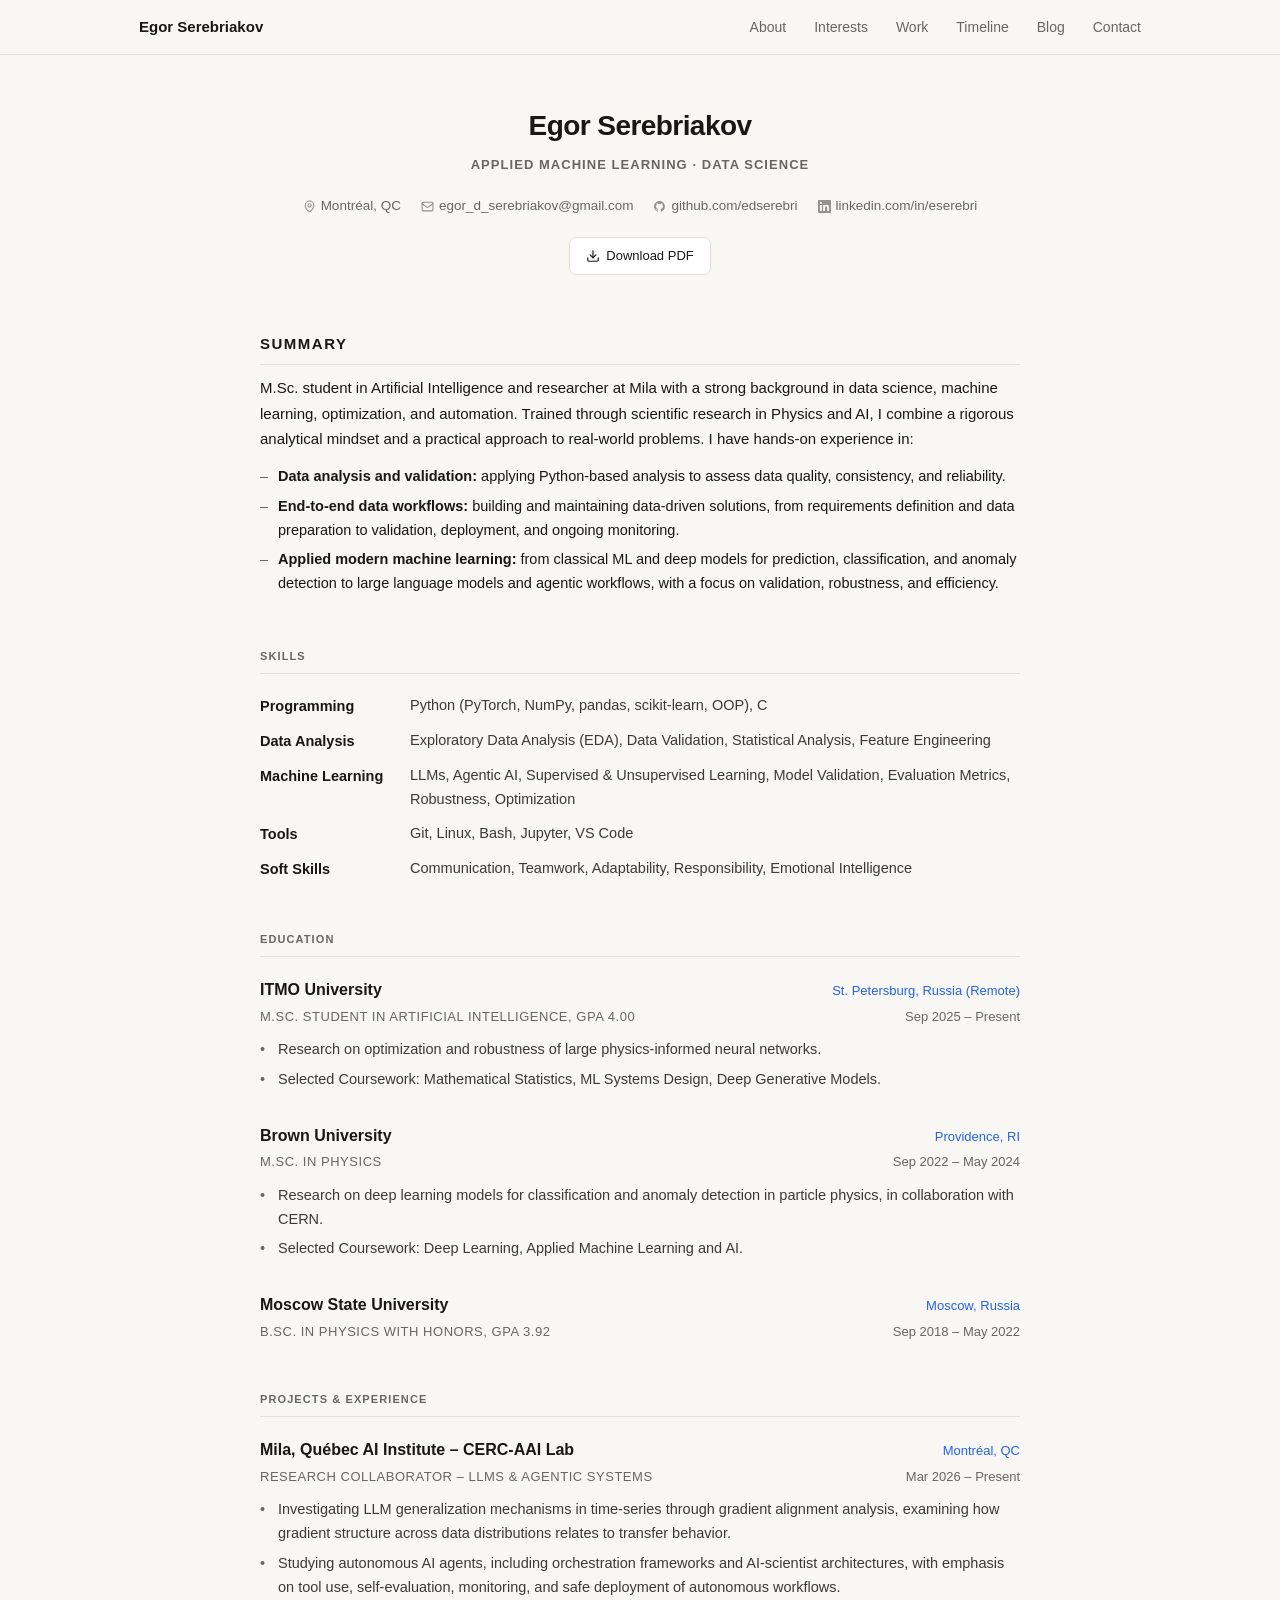
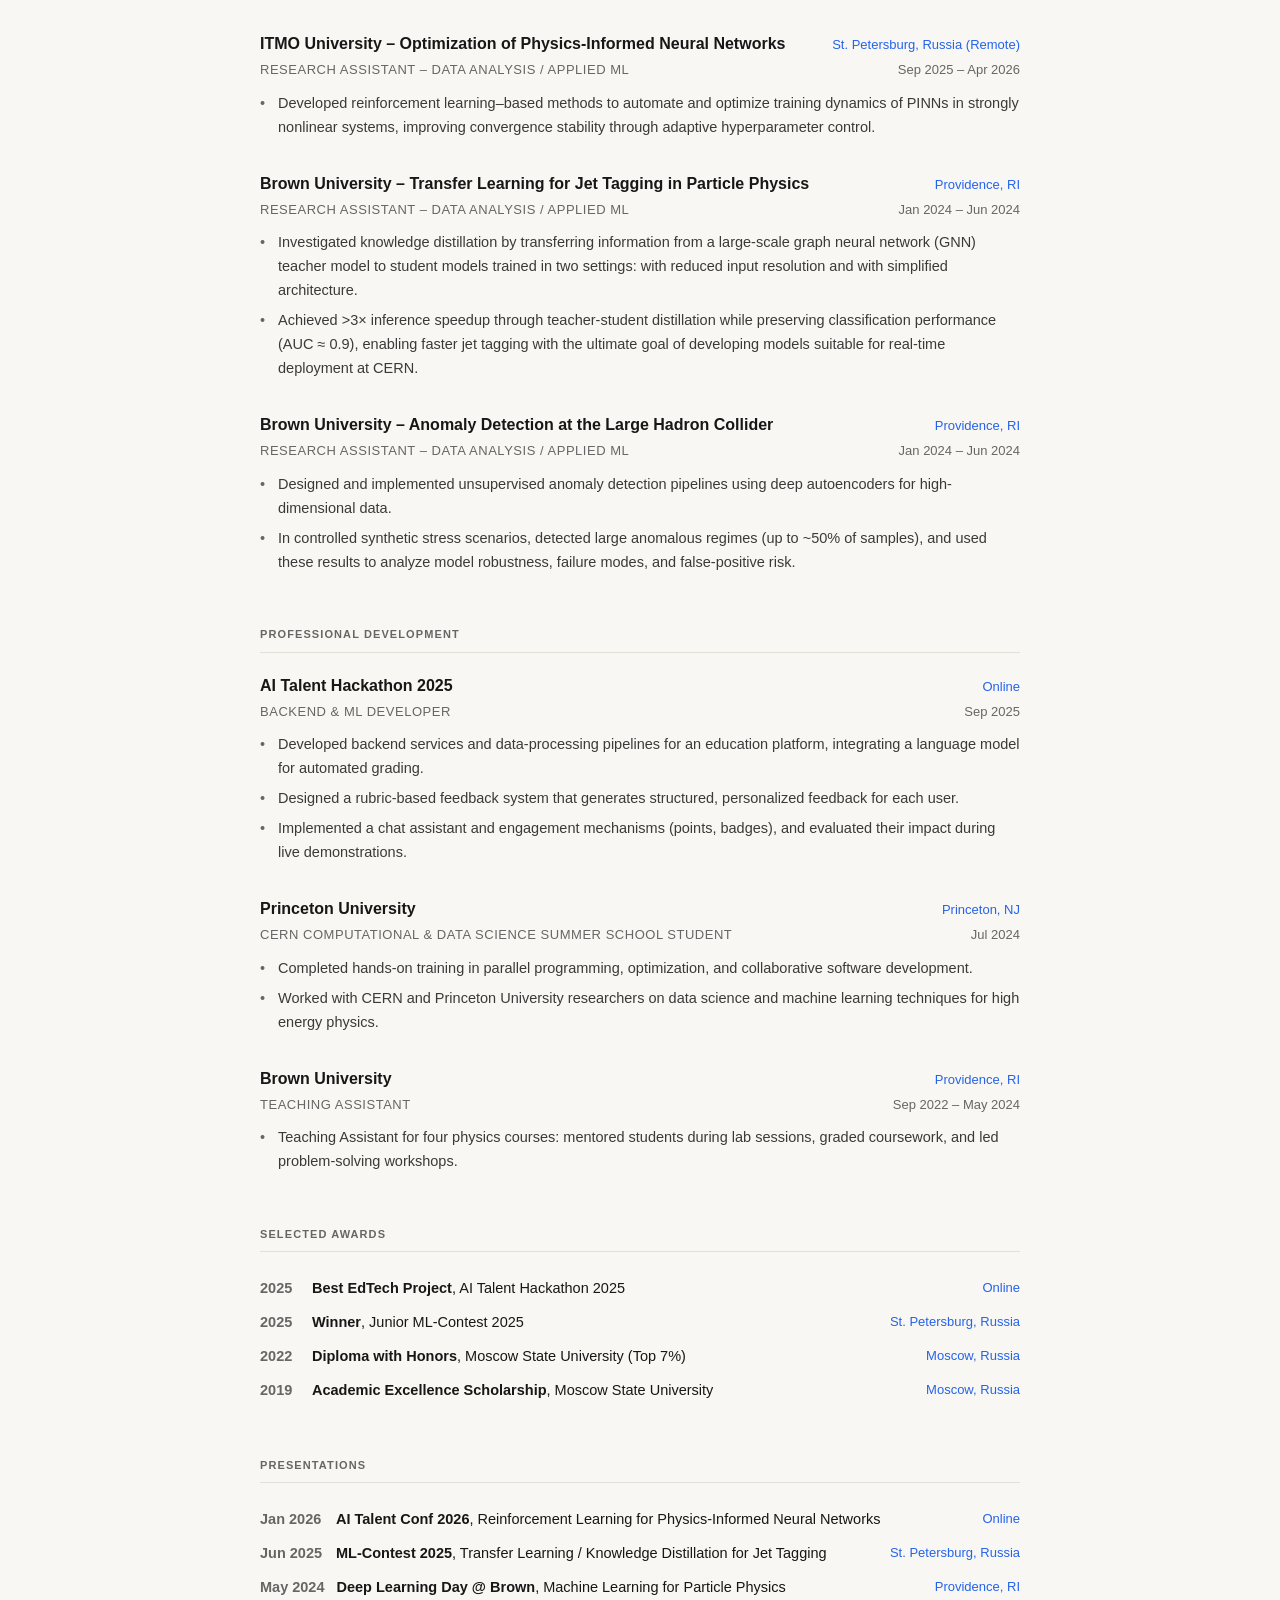
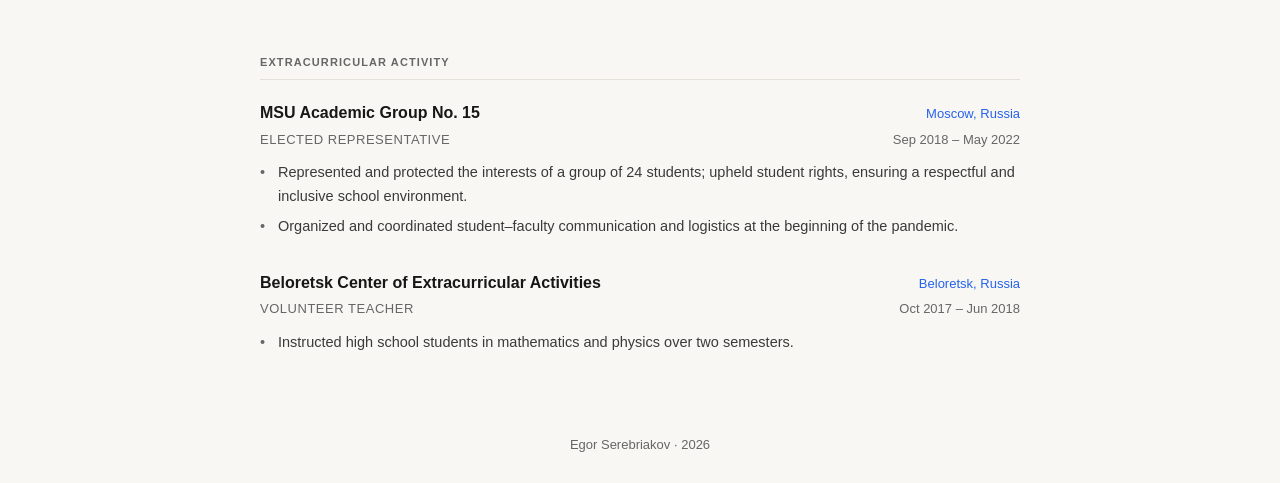
==== cv.html @ ae720ddc "initial" ====
<!DOCTYPE html>
<html lang="en">
<head>
  <meta charset="UTF-8" />
  <meta name="viewport" content="width=device-width, initial-scale=1.0" />
  <title>CV — Egor Serebriakov</title>
  <meta name="description" content="CV of Egor Serebriakov — Applied Machine Learning, Data Science, AI Research." />
  <link rel="icon" type="image/svg+xml" href="assets/favicon.svg" />
  <link rel="stylesheet" href="assets/styles.css" />
  <style>
    .cv-header {
      padding: 48px 0 40px;
      max-width: 760px;
      margin: 0 auto;
      text-align: center;
    }
    .cv-header h1 {
      font-size: 28px;
      font-weight: 700;
      letter-spacing: -0.02em;
      margin-bottom: 4px;
    }
    .cv-header .cv-subtitle {
      font-size: 13px;
      font-weight: 600;
      letter-spacing: 0.08em;
      text-transform: uppercase;
      color: var(--muted);
      margin-bottom: 20px;
    }
    .cv-contact-line {
      display: flex;
      flex-wrap: wrap;
      justify-content: center;
      gap: 6px 20px;
      font-size: 13.5px;
      color: var(--muted);
      margin-bottom: 20px;
    }
    .cv-contact-item {
      display: inline-flex;
      align-items: center;
      gap: 5px;
      color: var(--muted);
      text-decoration: none;
    }
    a.cv-contact-item:hover {
      color: var(--accent);
    }
    .cv-contact-item svg {
      flex-shrink: 0;
      opacity: 0.7;
    }
    .cv-download {
      display: inline-flex;
      align-items: center;
      gap: 6px;
      font-size: 13px;
      font-weight: 500;
      padding: 7px 16px;
      border-radius: 7px;
      border: 1px solid var(--line);
      background: var(--card);
      color: var(--text);
      text-decoration: none;
      transition: border-color 0.15s, color 0.15s;
    }
    .cv-download:hover {
      border-color: var(--accent);
      color: var(--accent);
      text-decoration: none;
    }

    .cv-body {
      padding: 16px 0 48px;
      max-width: 760px;
      margin: 0 auto;
    }
    .cv-section {
      margin-bottom: 48px;
    }
    .cv-section:last-child {
      margin-bottom: 0;
    }
    .cv-section-title {
      font-size: 11px;
      font-weight: 600;
      letter-spacing: 0.1em;
      text-transform: uppercase;
      color: var(--muted);
      margin-bottom: 20px;
      padding-bottom: 8px;
      border-bottom: 1px solid var(--line);
    }

    /* Summary */
    .cv-summary p {
      font-size: 15px;
      color: var(--text);
      line-height: 1.7;
      margin-bottom: 10px;
    }
    .cv-summary ul {
      list-style: none;
      margin-top: 4px;
    }
    .cv-summary ul li {
      font-size: 14.5px;
      color: var(--text);
      line-height: 1.65;
      padding: 3px 0 3px 18px;
      position: relative;
    }
    .cv-summary ul li::before {
      content: "–";
      position: absolute;
      left: 0;
      color: var(--muted);
    }

    /* Skills */
    .skills-table {
      display: grid;
      grid-template-columns: 130px 1fr;
      gap: 10px 20px;
      font-size: 14.5px;
    }
    .skill-label {
      font-weight: 600;
      color: var(--text);
      padding-top: 1px;
    }
    .skill-value {
      color: #3a3a3a;
    }

    /* Entries (education / experience) */
    .cv-entry {
      margin-bottom: 28px;
    }
    .cv-entry:last-child {
      margin-bottom: 0;
    }
    .cv-entry-header {
      display: flex;
      justify-content: space-between;
      align-items: baseline;
      gap: 16px;
      margin-bottom: 2px;
      flex-wrap: wrap;
    }
    .cv-entry-org {
      font-size: 16px;
      font-weight: 600;
      color: var(--text);
    }
    .cv-entry-location {
      font-size: 13px;
      color: var(--accent);
      white-space: nowrap;
    }
    .cv-entry-role-row {
      display: flex;
      justify-content: space-between;
      align-items: baseline;
      gap: 16px;
      flex-wrap: wrap;
      margin-bottom: 8px;
    }
    .cv-entry-role {
      font-size: 13px;
      font-weight: 500;
      text-transform: uppercase;
      letter-spacing: 0.04em;
      color: var(--muted);
    }
    .cv-entry-date {
      font-size: 13px;
      color: var(--muted);
      white-space: nowrap;
    }
    .cv-entry ul {
      list-style: none;
      margin: 0;
      padding: 0;
    }
    .cv-entry ul li {
      font-size: 14.5px;
      color: #3a3a3a;
      line-height: 1.65;
      padding: 3px 0 3px 18px;
      position: relative;
    }
    .cv-entry ul li::before {
      content: "•";
      position: absolute;
      left: 0;
      color: var(--muted);
    }

    /* Awards */
    .cv-award-row {
      display: flex;
      gap: 16px;
      font-size: 14.5px;
      padding: 5px 0;
      flex-wrap: wrap;
    }
    .cv-award-year {
      font-weight: 600;
      color: var(--muted);
      min-width: 36px;
    }
    .cv-award-text {
      flex: 1;
      color: var(--text);
    }
    .cv-award-place {
      font-size: 13px;
      color: var(--accent);
      white-space: nowrap;
    }

    /* Presentations */
    .cv-pres-row {
      display: flex;
      gap: 12px;
      font-size: 14.5px;
      padding: 5px 0;
      flex-wrap: wrap;
    }
    .cv-pres-date {
      font-weight: 600;
      color: var(--muted);
      min-width: 64px;
    }
    .cv-pres-text {
      flex: 1;
      color: var(--text);
    }
    .cv-pres-place {
      font-size: 13px;
      color: var(--accent);
      white-space: nowrap;
    }

    @media (max-width: 680px) {
      .cv-entry-header,
      .cv-entry-role-row {
        flex-direction: column;
        gap: 2px;
      }
      .cv-award-row,
      .cv-pres-row {
        flex-direction: column;
        gap: 4px;
      }
      .cv-contact-line {
        gap: 12px;
      }
      .skills-table {
        grid-template-columns: 1fr;
        gap: 4px 0;
      }
      .skill-label {
        margin-top: 8px;
      }
    }
  </style>
</head>
<body>

  <nav>
    <div class="nav-inner">
      <a href="index.html" class="nav-name">Egor Serebriakov</a>
      <button class="nav-toggle" aria-label="Toggle navigation">
        <span></span><span></span><span></span>
      </button>
      <ul class="nav-links">
        <li><a href="index.html#hero">About</a></li>
        <li><a href="index.html#interests">Interests</a></li>
        <li><a href="index.html#work">Work</a></li>
        <li><a href="index.html#timeline">Timeline</a></li>
        <li><a href="notes.html">Blog</a></li>
        <li><a href="index.html#contact">Contact</a></li>
      </ul>
    </div>
  </nav>

  <div class="container">

    <div class="cv-header">
      <h1>Egor Serebriakov</h1>
      <p class="cv-subtitle">Applied Machine Learning · Data Science</p>
      <div class="cv-contact-line">
        <span class="cv-contact-item">
          <svg width="13" height="13" viewBox="0 0 24 24" fill="none" stroke="currentColor" stroke-width="2" stroke-linecap="round" stroke-linejoin="round"><path d="M20 10c0 6-8 12-8 12S4 16 4 10a8 8 0 1 1 16 0z"/><circle cx="12" cy="10" r="3"/></svg>
          Montréal, QC
        </span>
        <a href="mailto:egor_d_serebriakov@gmail.com" class="cv-contact-item">
          <svg width="13" height="13" viewBox="0 0 24 24" fill="none" stroke="currentColor" stroke-width="2" stroke-linecap="round" stroke-linejoin="round"><rect x="2" y="4" width="20" height="16" rx="2"/><path d="m2 7 10 7 10-7"/></svg>
          egor_d_serebriakov@gmail.com
        </a>
        <a href="https://github.com/edserebri" target="_blank" rel="noopener" class="cv-contact-item">
          <svg width="13" height="13" viewBox="0 0 24 24" fill="currentColor"><path d="M12 2C6.477 2 2 6.477 2 12c0 4.418 2.865 8.166 6.839 9.489.5.092.682-.217.682-.482 0-.237-.009-.868-.013-1.703-2.782.604-3.369-1.342-3.369-1.342-.454-1.154-1.11-1.462-1.11-1.462-.908-.62.069-.608.069-.608 1.003.07 1.531 1.03 1.531 1.03.892 1.529 2.341 1.087 2.91.831.092-.646.35-1.086.636-1.336-2.22-.253-4.555-1.11-4.555-4.943 0-1.091.39-1.984 1.029-2.683-.103-.253-.446-1.27.098-2.647 0 0 .84-.269 2.75 1.025A9.578 9.578 0 0 1 12 6.836a9.59 9.59 0 0 1 2.504.337c1.909-1.294 2.747-1.025 2.747-1.025.546 1.377.202 2.394.1 2.647.64.699 1.028 1.592 1.028 2.683 0 3.842-2.339 4.687-4.566 4.935.359.309.678.919.678 1.852 0 1.336-.012 2.415-.012 2.743 0 .267.18.578.688.48C19.138 20.163 22 16.418 22 12c0-5.523-4.477-10-10-10z"/></svg>
          github.com/edserebri
        </a>
        <a href="https://www.linkedin.com/in/eserebri/" target="_blank" rel="noopener" class="cv-contact-item">
          <svg width="13" height="13" viewBox="0 0 24 24" fill="currentColor"><path d="M20.447 20.452h-3.554v-5.569c0-1.328-.027-3.037-1.852-3.037-1.853 0-2.136 1.445-2.136 2.939v5.667H9.351V9h3.414v1.561h.046c.477-.9 1.637-1.85 3.37-1.85 3.601 0 4.267 2.37 4.267 5.455v6.286zM5.337 7.433a2.062 2.062 0 0 1-2.063-2.065 2.064 2.064 0 1 1 2.063 2.065zm1.782 13.019H3.555V9h3.564v11.452zM22.225 0H1.771C.792 0 0 .774 0 1.729v20.542C0 23.227.792 24 1.771 24h20.451C23.2 24 24 23.227 24 22.271V1.729C24 .774 23.2 0 22.222 0h.003z"/></svg>
          linkedin.com/in/eserebri
        </a>
      </div>
      <a href="cv.pdf" class="cv-download" target="_blank">
        <svg width="14" height="14" viewBox="0 0 24 24" fill="none" stroke="currentColor" stroke-width="2" stroke-linecap="round" stroke-linejoin="round"><path d="M21 15v4a2 2 0 0 1-2 2H5a2 2 0 0 1-2-2v-4"/><polyline points="7 10 12 15 17 10"/><line x1="12" y1="15" x2="12" y2="3"/></svg>
        Download PDF
      </a>
    </div>

    <div class="cv-body">

      <!-- Summary -->
      <div class="cv-section cv-summary">
        <p class="cv-section-title">Summary</p>
        <p>M.Sc. student in Artificial Intelligence and researcher at Mila with a strong background in data science, machine learning, optimization, and automation. Trained through scientific research in Physics and AI, I combine a rigorous analytical mindset and a practical approach to real-world problems. I have hands-on experience in:</p>
        <ul>
          <li><strong>Data analysis and validation:</strong> applying Python-based analysis to assess data quality, consistency, and reliability.</li>
          <li><strong>End-to-end data workflows:</strong> building and maintaining data-driven solutions, from requirements definition and data preparation to validation, deployment, and ongoing monitoring.</li>
          <li><strong>Applied modern machine learning:</strong> from classical ML and deep models for prediction, classification, and anomaly detection to large language models and agentic workflows, with a focus on validation, robustness, and efficiency.</li>
        </ul>
      </div>

      <!-- Skills -->
      <div class="cv-section">
        <p class="cv-section-title">Skills</p>
        <div class="skills-table">
          <span class="skill-label">Programming</span>
          <span class="skill-value">Python (PyTorch, NumPy, pandas, scikit-learn, OOP), C</span>
          <span class="skill-label">Data Analysis</span>
          <span class="skill-value">Exploratory Data Analysis (EDA), Data Validation, Statistical Analysis, Feature Engineering</span>
          <span class="skill-label">Machine Learning</span>
          <span class="skill-value">LLMs, Agentic AI, Supervised &amp; Unsupervised Learning, Model Validation, Evaluation Metrics, Robustness, Optimization</span>
          <span class="skill-label">Tools</span>
          <span class="skill-value">Git, Linux, Bash, Jupyter, VS Code</span>
          <span class="skill-label">Soft Skills</span>
          <span class="skill-value">Communication, Teamwork, Adaptability, Responsibility, Emotional Intelligence</span>
        </div>
      </div>

      <!-- Education -->
      <div class="cv-section">
        <p class="cv-section-title">Education</p>

        <div class="cv-entry">
          <div class="cv-entry-header">
            <span class="cv-entry-org">ITMO University</span>
            <span class="cv-entry-location">St. Petersburg, Russia (Remote)</span>
          </div>
          <div class="cv-entry-role-row">
            <span class="cv-entry-role">M.Sc. Student in Artificial Intelligence, GPA 4.00</span>
            <span class="cv-entry-date">Sep 2025 – Present</span>
          </div>
          <ul>
            <li>Research on optimization and robustness of large physics-informed neural networks.</li>
            <li>Selected Coursework: Mathematical Statistics, ML Systems Design, Deep Generative Models.</li>
          </ul>
        </div>

        <div class="cv-entry">
          <div class="cv-entry-header">
            <span class="cv-entry-org">Brown University</span>
            <span class="cv-entry-location">Providence, RI</span>
          </div>
          <div class="cv-entry-role-row">
            <span class="cv-entry-role">M.Sc. in Physics</span>
            <span class="cv-entry-date">Sep 2022 – May 2024</span>
          </div>
          <ul>
            <li>Research on deep learning models for classification and anomaly detection in particle physics, in collaboration with CERN.</li>
            <li>Selected Coursework: Deep Learning, Applied Machine Learning and AI.</li>
          </ul>
        </div>

        <div class="cv-entry">
          <div class="cv-entry-header">
            <span class="cv-entry-org">Moscow State University</span>
            <span class="cv-entry-location">Moscow, Russia</span>
          </div>
          <div class="cv-entry-role-row">
            <span class="cv-entry-role">B.Sc. in Physics with Honors, GPA 3.92</span>
            <span class="cv-entry-date">Sep 2018 – May 2022</span>
          </div>
        </div>
      </div>

      <!-- Projects & Experience -->
      <div class="cv-section">
        <p class="cv-section-title">Projects &amp; Experience</p>

        <div class="cv-entry">
          <div class="cv-entry-header">
            <span class="cv-entry-org">Mila, Québec AI Institute – CERC-AAI Lab</span>
            <span class="cv-entry-location">Montréal, QC</span>
          </div>
          <div class="cv-entry-role-row">
            <span class="cv-entry-role">Research Collaborator – LLMs &amp; Agentic Systems</span>
            <span class="cv-entry-date">Mar 2026 – Present</span>
          </div>
          <ul>
            <li>Investigating LLM generalization mechanisms in time-series through gradient alignment analysis, examining how gradient structure across data distributions relates to transfer behavior.</li>
            <li>Studying autonomous AI agents, including orchestration frameworks and AI-scientist architectures, with emphasis on tool use, self-evaluation, monitoring, and safe deployment of autonomous workflows.</li>
          </ul>
        </div>

        <div class="cv-entry">
          <div class="cv-entry-header">
            <span class="cv-entry-org">ITMO University – Optimization of Physics-Informed Neural Networks</span>
            <span class="cv-entry-location">St. Petersburg, Russia (Remote)</span>
          </div>
          <div class="cv-entry-role-row">
            <span class="cv-entry-role">Research Assistant – Data Analysis / Applied ML</span>
            <span class="cv-entry-date">Sep 2025 – Apr 2026</span>
          </div>
          <ul>
            <li>Developed reinforcement learning–based methods to automate and optimize training dynamics of PINNs in strongly nonlinear systems, improving convergence stability through adaptive hyperparameter control.</li>
          </ul>
        </div>

        <div class="cv-entry">
          <div class="cv-entry-header">
            <span class="cv-entry-org">Brown University – Transfer Learning for Jet Tagging in Particle Physics</span>
            <span class="cv-entry-location">Providence, RI</span>
          </div>
          <div class="cv-entry-role-row">
            <span class="cv-entry-role">Research Assistant – Data Analysis / Applied ML</span>
            <span class="cv-entry-date">Jan 2024 – Jun 2024</span>
          </div>
          <ul>
            <li>Investigated knowledge distillation by transferring information from a large-scale graph neural network (GNN) teacher model to student models trained in two settings: with reduced input resolution and with simplified architecture.</li>
            <li>Achieved &gt;3× inference speedup through teacher-student distillation while preserving classification performance (AUC ≈ 0.9), enabling faster jet tagging with the ultimate goal of developing models suitable for real-time deployment at CERN.</li>
          </ul>
        </div>

        <div class="cv-entry">
          <div class="cv-entry-header">
            <span class="cv-entry-org">Brown University – Anomaly Detection at the Large Hadron Collider</span>
            <span class="cv-entry-location">Providence, RI</span>
          </div>
          <div class="cv-entry-role-row">
            <span class="cv-entry-role">Research Assistant – Data Analysis / Applied ML</span>
            <span class="cv-entry-date">Jan 2024 – Jun 2024</span>
          </div>
          <ul>
            <li>Designed and implemented unsupervised anomaly detection pipelines using deep autoencoders for high-dimensional data.</li>
            <li>In controlled synthetic stress scenarios, detected large anomalous regimes (up to ~50% of samples), and used these results to analyze model robustness, failure modes, and false-positive risk.</li>
          </ul>
        </div>
      </div>

      <!-- Professional Development -->
      <div class="cv-section">
        <p class="cv-section-title">Professional Development</p>

        <div class="cv-entry">
          <div class="cv-entry-header">
            <span class="cv-entry-org">AI Talent Hackathon 2025</span>
            <span class="cv-entry-location">Online</span>
          </div>
          <div class="cv-entry-role-row">
            <span class="cv-entry-role">Backend &amp; ML Developer</span>
            <span class="cv-entry-date">Sep 2025</span>
          </div>
          <ul>
            <li>Developed backend services and data-processing pipelines for an education platform, integrating a language model for automated grading.</li>
            <li>Designed a rubric-based feedback system that generates structured, personalized feedback for each user.</li>
            <li>Implemented a chat assistant and engagement mechanisms (points, badges), and evaluated their impact during live demonstrations.</li>
          </ul>
        </div>

        <div class="cv-entry">
          <div class="cv-entry-header">
            <span class="cv-entry-org">Princeton University</span>
            <span class="cv-entry-location">Princeton, NJ</span>
          </div>
          <div class="cv-entry-role-row">
            <span class="cv-entry-role">CERN Computational &amp; Data Science Summer School Student</span>
            <span class="cv-entry-date">Jul 2024</span>
          </div>
          <ul>
            <li>Completed hands-on training in parallel programming, optimization, and collaborative software development.</li>
            <li>Worked with CERN and Princeton University researchers on data science and machine learning techniques for high energy physics.</li>
          </ul>
        </div>

        <div class="cv-entry">
          <div class="cv-entry-header">
            <span class="cv-entry-org">Brown University</span>
            <span class="cv-entry-location">Providence, RI</span>
          </div>
          <div class="cv-entry-role-row">
            <span class="cv-entry-role">Teaching Assistant</span>
            <span class="cv-entry-date">Sep 2022 – May 2024</span>
          </div>
          <ul>
            <li>Teaching Assistant for four physics courses: mentored students during lab sessions, graded coursework, and led problem-solving workshops.</li>
          </ul>
        </div>
      </div>

      <!-- Awards -->
      <div class="cv-section">
        <p class="cv-section-title">Selected Awards</p>
        <div class="cv-award-row">
          <span class="cv-award-year">2025</span>
          <span class="cv-award-text"><strong>Best EdTech Project</strong>, AI Talent Hackathon 2025</span>
          <span class="cv-award-place">Online</span>
        </div>
        <div class="cv-award-row">
          <span class="cv-award-year">2025</span>
          <span class="cv-award-text"><strong>Winner</strong>, Junior ML-Contest 2025</span>
          <span class="cv-award-place">St. Petersburg, Russia</span>
        </div>
        <div class="cv-award-row">
          <span class="cv-award-year">2022</span>
          <span class="cv-award-text"><strong>Diploma with Honors</strong>, Moscow State University (Top 7%)</span>
          <span class="cv-award-place">Moscow, Russia</span>
        </div>
        <div class="cv-award-row">
          <span class="cv-award-year">2019</span>
          <span class="cv-award-text"><strong>Academic Excellence Scholarship</strong>, Moscow State University</span>
          <span class="cv-award-place">Moscow, Russia</span>
        </div>
      </div>

      <!-- Presentations -->
      <div class="cv-section">
        <p class="cv-section-title">Presentations</p>
        <div class="cv-pres-row">
          <span class="cv-pres-date">Jan 2026</span>
          <span class="cv-pres-text"><strong>AI Talent Conf 2026</strong>, Reinforcement Learning for Physics-Informed Neural Networks</span>
          <span class="cv-pres-place">Online</span>
        </div>
        <div class="cv-pres-row">
          <span class="cv-pres-date">Jun 2025</span>
          <span class="cv-pres-text"><strong>ML-Contest 2025</strong>, Transfer Learning / Knowledge Distillation for Jet Tagging</span>
          <span class="cv-pres-place">St. Petersburg, Russia</span>
        </div>
        <div class="cv-pres-row">
          <span class="cv-pres-date">May 2024</span>
          <span class="cv-pres-text"><strong>Deep Learning Day @ Brown</strong>, Machine Learning for Particle Physics</span>
          <span class="cv-pres-place">Providence, RI</span>
        </div>
      </div>

      <!-- Extracurricular -->
      <div class="cv-section">
        <p class="cv-section-title">Extracurricular Activity</p>

        <div class="cv-entry">
          <div class="cv-entry-header">
            <span class="cv-entry-org">MSU Academic Group No. 15</span>
            <span class="cv-entry-location">Moscow, Russia</span>
          </div>
          <div class="cv-entry-role-row">
            <span class="cv-entry-role">Elected Representative</span>
            <span class="cv-entry-date">Sep 2018 – May 2022</span>
          </div>
          <ul>
            <li>Represented and protected the interests of a group of 24 students; upheld student rights, ensuring a respectful and inclusive school environment.</li>
            <li>Organized and coordinated student–faculty communication and logistics at the beginning of the pandemic.</li>
          </ul>
        </div>

        <div class="cv-entry">
          <div class="cv-entry-header">
            <span class="cv-entry-org">Beloretsk Center of Extracurricular Activities</span>
            <span class="cv-entry-location">Beloretsk, Russia</span>
          </div>
          <div class="cv-entry-role-row">
            <span class="cv-entry-role">Volunteer Teacher</span>
            <span class="cv-entry-date">Oct 2017 – Jun 2018</span>
          </div>
          <ul>
            <li>Instructed high school students in mathematics and physics over two semesters.</li>
          </ul>
        </div>
      </div>

    </div>
  </div>

  <footer>
    <div class="container">
      <p>Egor Serebriakov · 2026</p>
    </div>
  </footer>

  <script src="assets/script.js"></script>
</body>
</html>
---- assets/styles.css ----
:root {
  --bg: #f8f7f3;
  --text: #171717;
  --muted: #666666;
  --line: #e4e0d8;
  --card: #ffffff;
  --soft-blue: #eaf2ff;
  --accent: #2563eb;
}

*, *::before, *::after {
  box-sizing: border-box;
  margin: 0;
  padding: 0;
}

html {
  scroll-behavior: smooth;
}

body {
  background: var(--bg);
  color: var(--text);
  font-family: -apple-system, BlinkMacSystemFont, "Segoe UI", Roboto, "Helvetica Neue", Arial, sans-serif;
  font-size: 16px;
  line-height: 1.65;
}

a {
  color: var(--accent);
  text-decoration: none;
}

a:hover {
  text-decoration: underline;
}

/* Layout */
.container {
  max-width: 1050px;
  margin: 0 auto;
  padding: 0 24px;
}

.prose {
  max-width: 720px;
}

/* Nav */
nav {
  position: sticky;
  top: 0;
  background: var(--bg);
  border-bottom: 1px solid var(--line);
  z-index: 100;
  padding: 14px 0;
}

.nav-inner {
  display: flex;
  align-items: center;
  justify-content: space-between;
  max-width: 1050px;
  margin: 0 auto;
  padding: 0 24px;
}

.nav-name {
  font-weight: 600;
  font-size: 15px;
  color: var(--text);
  text-decoration: none;
}

.nav-name:hover {
  text-decoration: none;
  color: var(--accent);
}

.nav-links {
  display: flex;
  gap: 28px;
  list-style: none;
}

.nav-links a {
  font-size: 14px;
  color: var(--muted);
  text-decoration: none;
  transition: color 0.15s;
}

.nav-links a:hover {
  color: var(--text);
  text-decoration: none;
}

.nav-toggle {
  display: none;
  background: none;
  border: none;
  cursor: pointer;
  padding: 4px;
  flex-direction: column;
  gap: 5px;
  position: relative;
  z-index: 101;
}

.nav-toggle span {
  display: block;
  width: 22px;
  height: 2px;
  background: var(--text);
  border-radius: 2px;
  transition: all 0.25s ease;
}

.nav-toggle.open span:nth-child(1) {
  transform: translateY(7px) rotate(45deg);
}

.nav-toggle.open span:nth-child(2) {
  opacity: 0;
  transform: scaleX(0);
}

.nav-toggle.open span:nth-child(3) {
  transform: translateY(-7px) rotate(-45deg);
}

/* Sections */
section {
  padding: 72px 0;
  border-bottom: 1px solid var(--line);
}

section:last-child {
  border-bottom: none;
}

.section-label {
  font-size: 11px;
  font-weight: 600;
  letter-spacing: 0.1em;
  text-transform: uppercase;
  color: var(--muted);
  margin-bottom: 28px;
}

h2 {
  font-size: 22px;
  font-weight: 600;
  margin-bottom: 20px;
  letter-spacing: -0.01em;
}

h3 {
  font-size: 17px;
  font-weight: 600;
  margin-bottom: 6px;
}

/* Hero */
#hero {
  padding: 80px 0 72px;
}

.hero-inner {
  display: flex;
  align-items: flex-start;
  gap: 32px;
}

.hero-text {
  flex: 1;
  min-width: 0;
}

.hero-photo {
  width: 220px;
  height: 220px;
  border-radius: 50%;
  object-fit: cover;
  object-position: center top;
  flex-shrink: 0;
  border: 2px solid var(--line);
}

.hero-name {
  font-size: 32px;
  font-weight: 700;
  letter-spacing: -0.02em;
  margin-bottom: 8px;
}

.hero-pronounce {
  font-size: 13px;
  color: var(--muted);
  margin-top: 4px;
  margin-bottom: 16px;
  letter-spacing: 0.01em;
}

.hero-tagline {
  font-size: 16px;
  color: var(--muted);
  margin-bottom: 24px;
  line-height: 1.5;
}

.hero-bio p {
  font-size: 15.5px;
  color: var(--text);
  margin-bottom: 14px;
  max-width: 620px;
}

.hero-bio p:last-child {
  margin-bottom: 0;
}


.flag-icon {
  height: 22px;
  width: auto;
  vertical-align: middle;
  border-radius: 2px;
}

.hero-email {
  font-family: "SFMono-Regular", Consolas, "Liberation Mono", Menlo, monospace;
  font-size: 13.5px;
  color: var(--muted);
  margin-top: 20px;
  margin-bottom: 4px;
}

.hero-links {
  display: flex;
  flex-wrap: wrap;
  gap: 12px;
  margin-top: 16px;
}

.hero-icon-link {
  display: inline-flex;
  align-items: center;
  justify-content: center;
  width: 36px;
  height: 36px;
  border-radius: 8px;
  border: 1px solid var(--line);
  color: var(--muted);
  background: var(--card);
  text-decoration: none;
  transition: border-color 0.15s, color 0.15s;
}

.hero-icon-link:hover {
  border-color: var(--accent);
  color: var(--accent);
  text-decoration: none;
}

.hero-icon-link[data-tooltip] {
  position: relative;
}

.hero-icon-link[data-tooltip]::after {
  content: attr(data-tooltip);
  position: absolute;
  bottom: calc(100% + 7px);
  left: 50%;
  transform: translateX(-50%);
  background: var(--text);
  color: var(--bg);
  font-size: 11px;
  font-weight: 500;
  padding: 3px 8px;
  border-radius: 4px;
  white-space: nowrap;
  pointer-events: none;
  opacity: 0;
  transition: opacity 0.12s;
}

.hero-icon-link[data-tooltip]:hover::after {
  opacity: 1;
}

/* Current Focus */
#focus .focus-text p {
  font-size: 15.5px;
  margin-bottom: 14px;
  max-width: 700px;
}

#focus .focus-text p:last-child {
  margin-bottom: 0;
}

/* Work cards */
.cards-grid {
  display: grid;
  grid-template-columns: repeat(auto-fill, minmax(300px, 1fr));
  gap: 20px;
}

.card {
  background: var(--card);
  border: 1px solid var(--line);
  border-radius: 10px;
  padding: 22px 24px;
  transition: border-color 0.15s;
}

.card:hover {
  border-color: #c8c0b4;
}

.card-meta {
  font-size: 12px;
  color: var(--muted);
  font-weight: 500;
  letter-spacing: 0.02em;
  margin-bottom: 8px;
  text-transform: uppercase;
}

.card h3 {
  font-size: 16px;
  margin-bottom: 10px;
  line-height: 1.4;
}

.card p {
  font-size: 14.5px;
  color: #3a3a3a;
  line-height: 1.6;
}

.card-link {
  display: inline-block;
  margin-top: 12px;
  font-size: 13px;
  font-weight: 500;
}

/* Research Interests */
#interests .interests-list {
  list-style: none;
  columns: 2;
  column-gap: 40px;
  max-width: 700px;
}

#interests .interests-list li {
  font-size: 15px;
  padding: 5px 0;
  color: var(--text);
  break-inside: avoid;
  padding-left: 16px;
  position: relative;
}

#interests .interests-list li::before {
  content: "–";
  position: absolute;
  left: 0;
  color: var(--muted);
}

/* Timeline */
.timeline {
  position: relative;
  padding-left: 28px;
  max-width: 680px;
}

.timeline::before {
  content: "";
  position: absolute;
  left: 0;
  top: 6px;
  bottom: 6px;
  width: 1px;
  background: var(--line);
}

.timeline-item {
  position: relative;
  padding-bottom: 32px;
}

.timeline-item:last-child {
  padding-bottom: 0;
}

.timeline-item::before {
  content: "";
  position: absolute;
  left: -32px;
  top: 6px;
  width: 8px;
  height: 8px;
  border-radius: 50%;
  background: var(--accent);
  border: 2px solid var(--bg);
  box-shadow: 0 0 0 1px var(--accent);
}

.timeline-date {
  font-size: 12px;
  font-weight: 600;
  color: var(--accent);
  letter-spacing: 0.03em;
  margin-bottom: 4px;
  text-transform: uppercase;
}

.timeline-item h3 {
  font-size: 15.5px;
  margin-bottom: 5px;
}

.timeline-location {
  font-size: 12.5px;
  color: var(--muted);
  margin-bottom: 5px;
}

.timeline-item p {
  font-size: 14.5px;
  color: #444;
}

/* Notes preview */
.notes-cards {
  display: flex;
  flex-direction: column;
  gap: 16px;
  max-width: 680px;
}

.note-card {
  background: var(--soft-blue);
  border: 1px solid #d0e3ff;
  border-radius: 8px;
  padding: 18px 20px;
}

.note-card-date {
  font-size: 12px;
  color: var(--muted);
  margin-bottom: 4px;
}

.note-card h3 {
  font-size: 15px;
  margin-bottom: 6px;
}

.note-card p {
  font-size: 14px;
  color: #3a3a3a;
  line-height: 1.6;
}

.note-tags {
  display: flex;
  flex-wrap: wrap;
  gap: 6px;
  margin-top: 10px;
}

.tag {
  font-size: 11px;
  font-weight: 500;
  color: var(--accent);
  background: #dbeafe;
  padding: 2px 8px;
  border-radius: 4px;
  letter-spacing: 0.02em;
}

.notes-footer {
  margin-top: 20px;
  font-size: 14px;
}

/* Contact */
#contact .contact-text {
  font-size: 15.5px;
  color: var(--text);
  max-width: 600px;
  margin-bottom: 24px;
}

.contact-location {
  display: flex;
  align-items: center;
  gap: 6px;
  margin-top: 10px;
}

.contact-email {
  font-family: "SFMono-Regular", Consolas, "Liberation Mono", Menlo, monospace;
  font-size: 14px;
  color: var(--text);
}

.contact-icons {
  display: flex;
  gap: 20px;
  margin-top: 20px;
  align-items: center;
}

.contact-icon {
  color: var(--muted);
  transition: color 0.15s;
  display: flex;
  align-items: center;
}

.contact-icon:hover {
  color: var(--text);
  text-decoration: none;
}

.contact-links {
  display: flex;
  flex-wrap: wrap;
  gap: 12px;
}

.contact-link {
  display: inline-flex;
  align-items: center;
  gap: 6px;
  font-size: 14px;
  font-weight: 500;
  padding: 8px 18px;
  border-radius: 7px;
  border: 1px solid var(--line);
  background: var(--card);
  color: var(--text);
  transition: border-color 0.15s, color 0.15s;
  text-decoration: none;
}

.contact-link:hover {
  border-color: var(--accent);
  color: var(--accent);
  text-decoration: none;
}

/* Footer */
footer {
  padding: 28px 0;
  text-align: center;
  font-size: 13px;
  color: var(--muted);
}

/* Expandable post cards (notes page) */
.post-card {
  background: var(--card);
  border: 1px solid var(--line);
  border-radius: 10px;
  padding: 20px 24px;
  max-width: 720px;
  cursor: pointer;
  transition: border-color 0.15s;
  user-select: none;
}

.post-card:hover {
  border-color: #c8c0b4;
}

.post-card-header {
  display: flex;
  align-items: flex-start;
  justify-content: space-between;
  gap: 16px;
}

.post-card-meta {
  flex: 1;
  min-width: 0;
}

.post-card-meta h3 {
  margin-bottom: 0;
}

.post-card-chevron {
  flex-shrink: 0;
  color: var(--muted);
  margin-top: 4px;
  transition: transform 0.2s ease;
}

.post-card.open .post-card-chevron {
  transform: rotate(180deg);
}

.post-card-body {
  max-height: 0;
  overflow: hidden;
  opacity: 0;
  transition: max-height 0.3s ease, opacity 0.2s ease;
}

.post-card.open .post-card-body {
  max-height: 600px;
  opacity: 1;
}

.post-card-body p {
  font-size: 14.5px;
  color: #3a3a3a;
  line-height: 1.65;
  margin-top: 12px;
}

/* ---- Notes page ---- */
.notes-page-header {
  padding: 48px 0 40px;
  border-bottom: 1px solid var(--line);
}

.notes-page-header h1 {
  font-size: 28px;
  font-weight: 700;
  letter-spacing: -0.02em;
  margin-bottom: 8px;
}

.notes-page-header p {
  font-size: 15px;
  color: var(--muted);
  max-width: 600px;
}

.notes-list {
  padding: 48px 0;
  display: flex;
  flex-direction: column;
  gap: 24px;
}

.notes-list .note-card {
  background: var(--card);
  border: 1px solid var(--line);
  border-radius: 10px;
  padding: 22px 26px;
  max-width: 720px;
}

.notes-list .note-card:hover {
  border-color: #c8c0b4;
}

.draft-badge {
  display: inline-block;
  font-size: 11px;
  font-weight: 600;
  text-transform: uppercase;
  letter-spacing: 0.06em;
  color: #92400e;
  background: #fef3c7;
  border: 1px solid #fcd34d;
  padding: 2px 7px;
  border-radius: 4px;
  margin-bottom: 8px;
}

/* Mobile */
@media (max-width: 680px) {
  nav {
    padding: 12px 0;
  }

  .nav-links {
    display: none;
    flex-direction: column;
    align-items: center;
    justify-content: center;
    gap: 8px;
    position: fixed;
    top: 0;
    left: 0;
    right: 0;
    bottom: 0;
    background: var(--bg);
    z-index: 99;
  }

  .nav-links.open {
    display: flex;
  }

  .nav-links a {
    padding: 14px 0;
    font-size: 22px;
    color: var(--text);
  }

  .nav-toggle {
    display: flex;
  }

  section {
    padding: 48px 0;
  }

  #hero {
    padding: 48px 0;
  }

  .hero-inner {
    flex-direction: column-reverse;
    gap: 24px;
    align-items: center;
    text-align: center;
  }

  .hero-photo {
    width: 140px;
    height: 140px;
  }

  .hero-links {
    justify-content: center;
  }

  .hero-name {
    font-size: 26px;
  }

  #interests .interests-list {
    columns: 1;
  }

  .cards-grid {
    grid-template-columns: 1fr;
  }
}
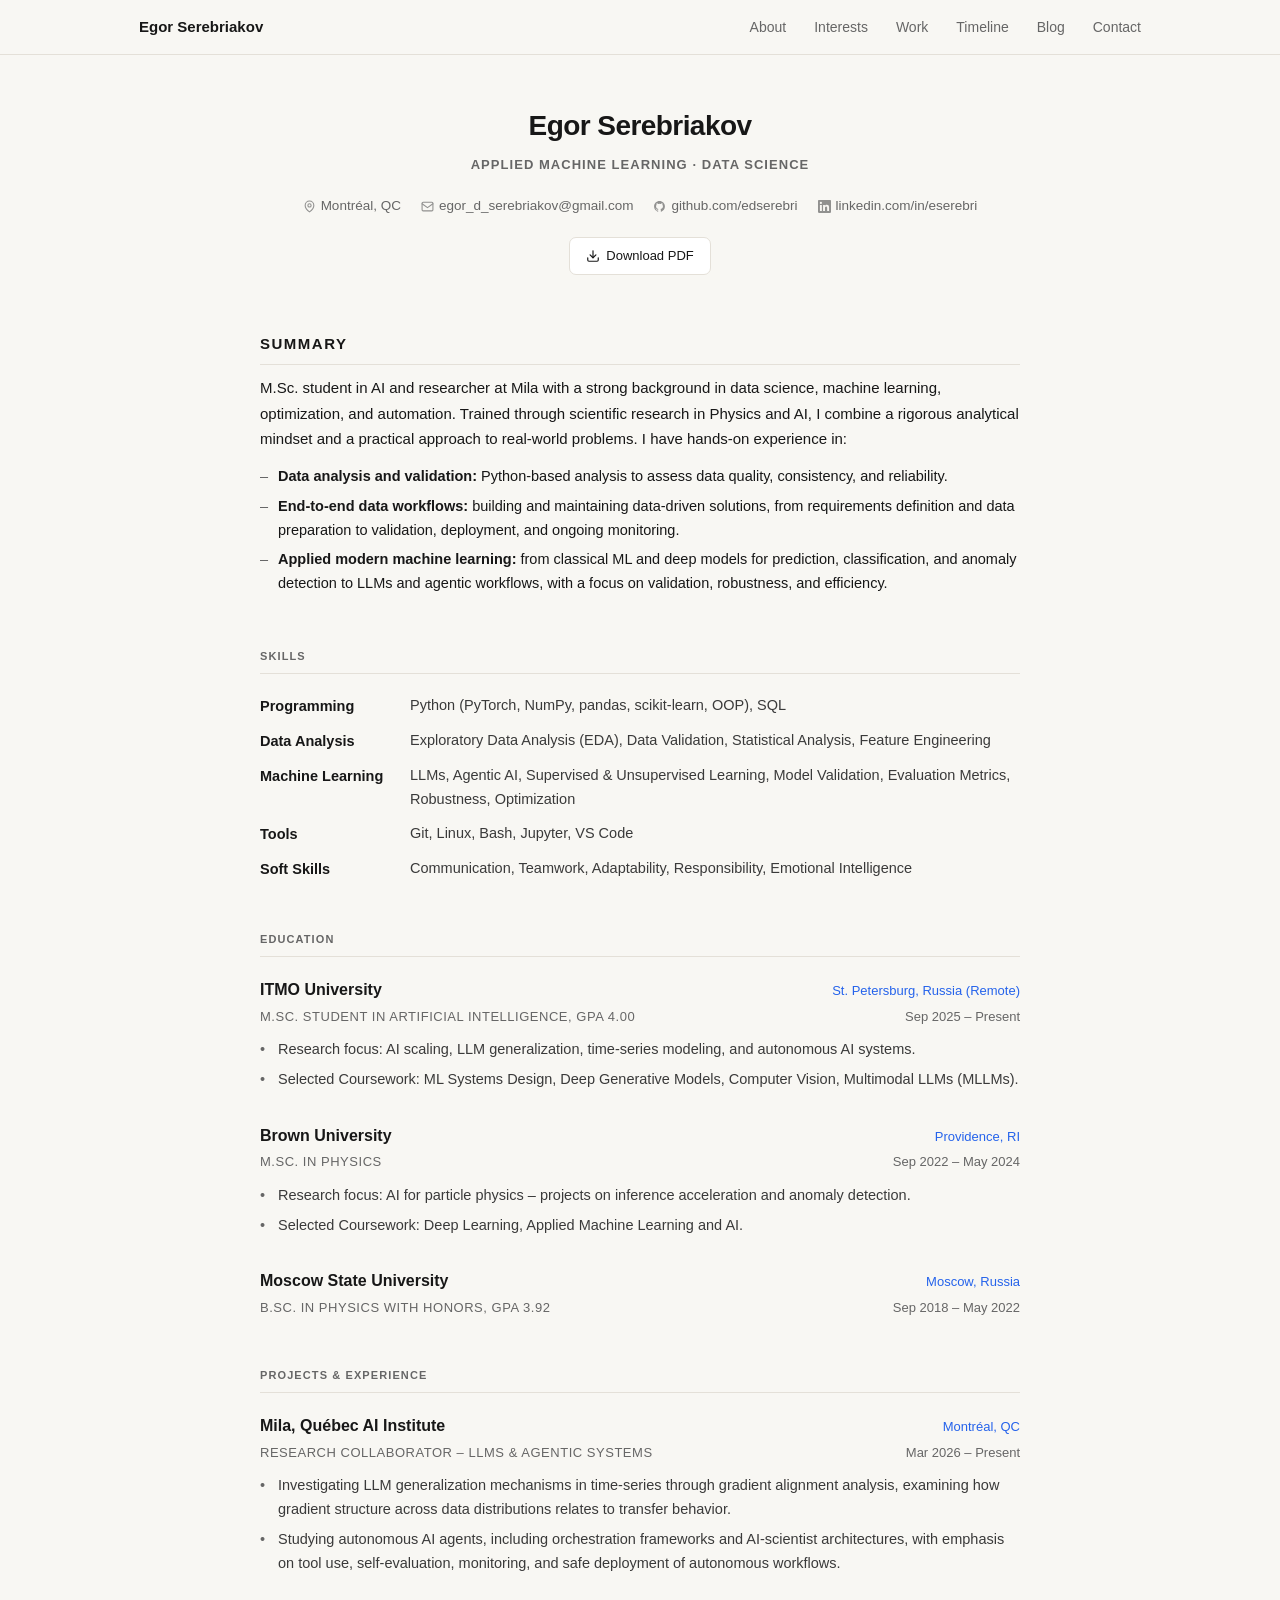
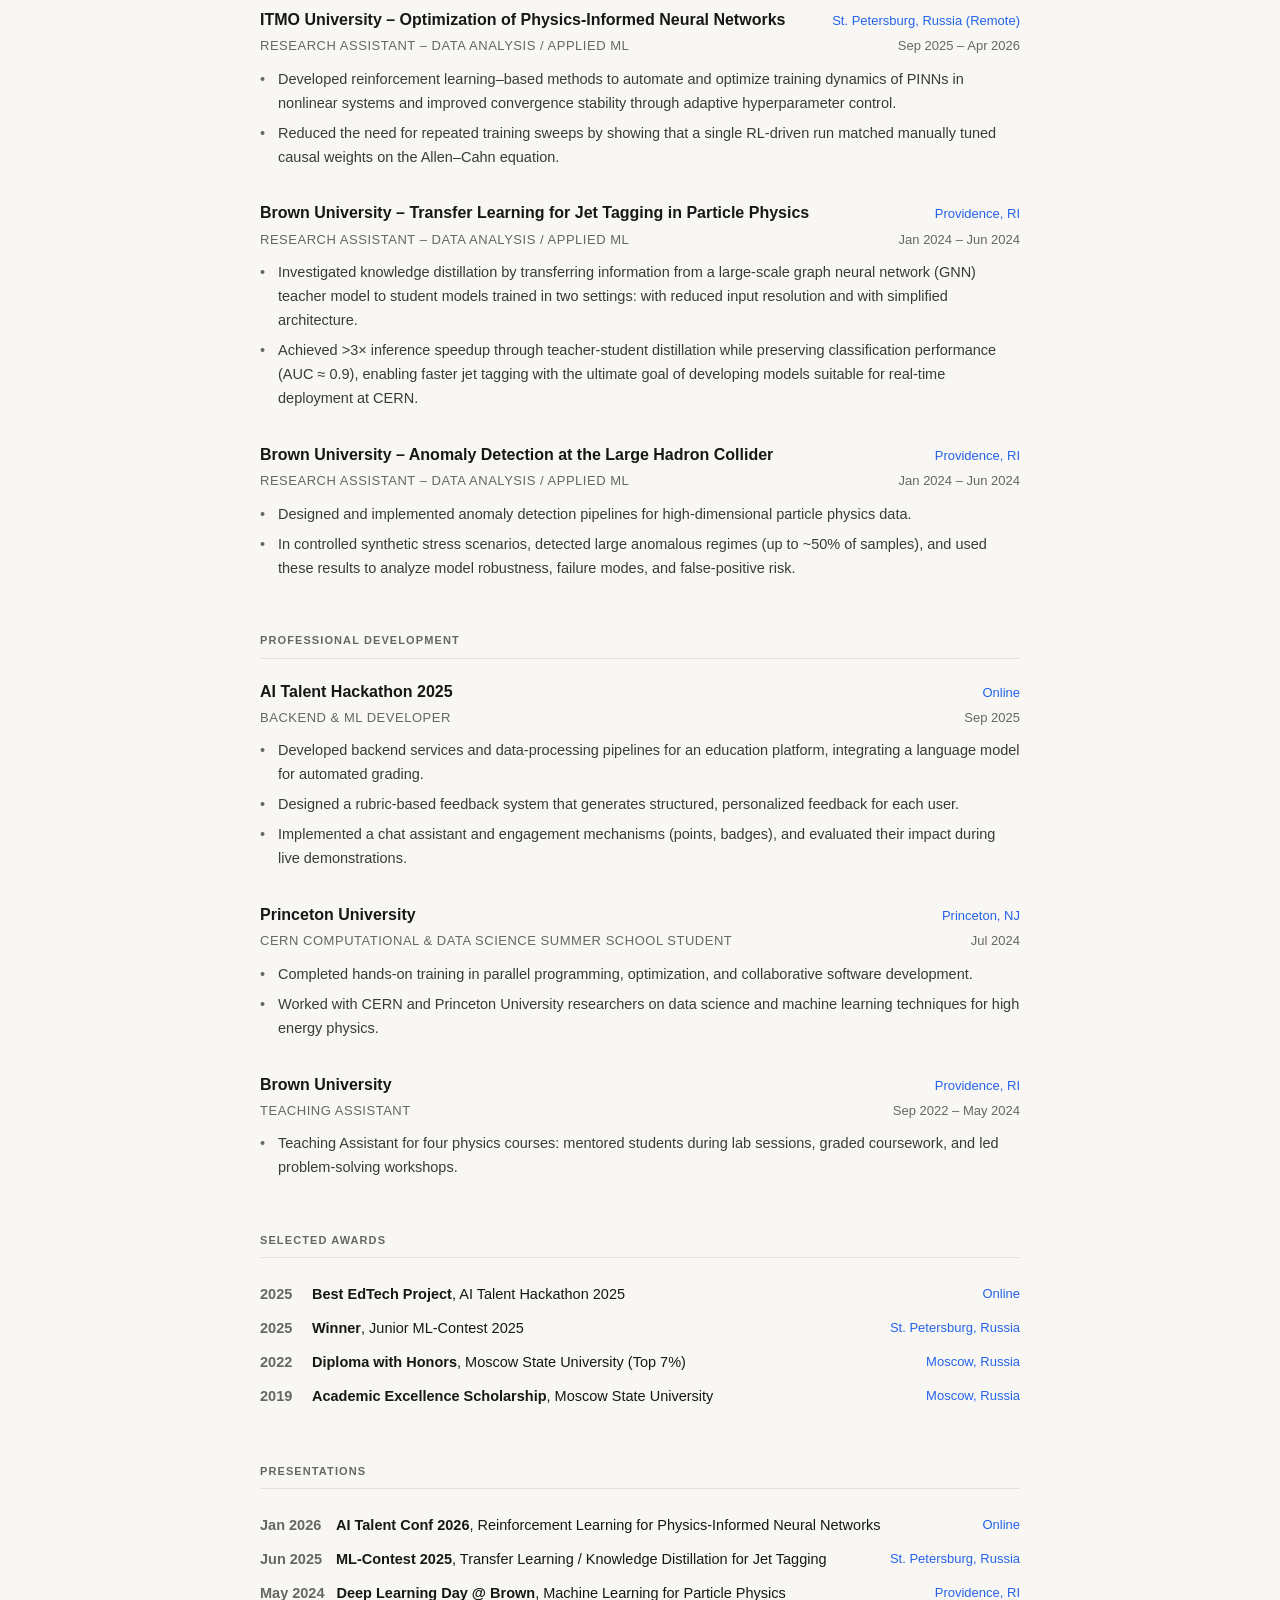
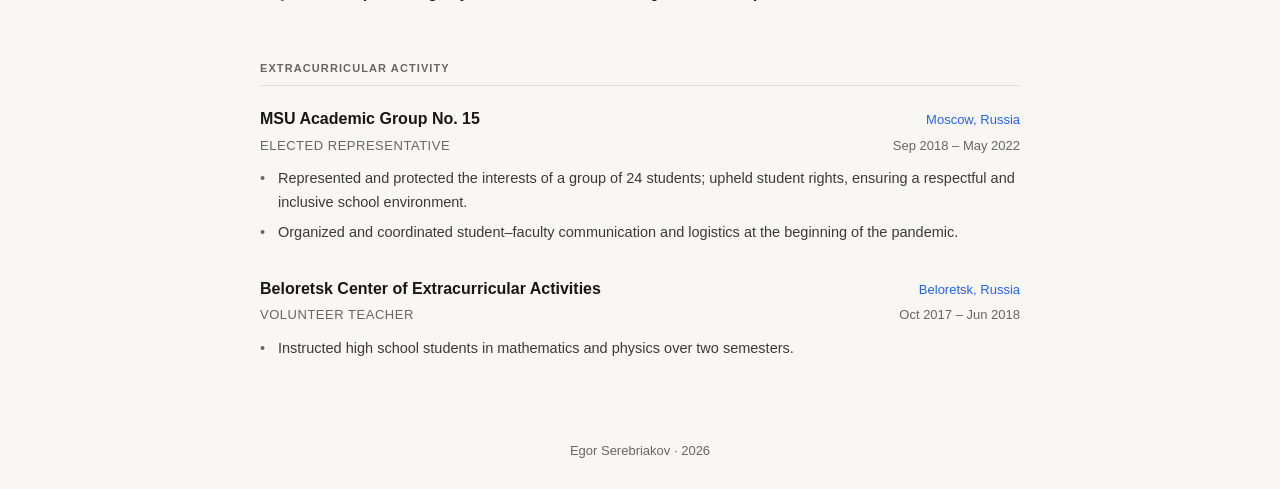
==== commit 22b76356: "small changes" ====
--- a/cv.html
+++ b/cv.html
@@ -321,11 +321,11 @@
       <!-- Summary -->
       <div class="cv-section cv-summary">
         <p class="cv-section-title">Summary</p>
-        <p>M.Sc. student in Artificial Intelligence and researcher at Mila with a strong background in data science, machine learning, optimization, and automation. Trained through scientific research in Physics and AI, I combine a rigorous analytical mindset and a practical approach to real-world problems. I have hands-on experience in:</p>
+        <p>M.Sc. student in AI and researcher at Mila with a strong background in data science, machine learning, optimization, and automation. Trained through scientific research in Physics and AI, I combine a rigorous analytical mindset and a practical approach to real-world problems. I have hands-on experience in:</p>
         <ul>
-          <li><strong>Data analysis and validation:</strong> applying Python-based analysis to assess data quality, consistency, and reliability.</li>
+          <li><strong>Data analysis and validation:</strong> Python-based analysis to assess data quality, consistency, and reliability.</li>
           <li><strong>End-to-end data workflows:</strong> building and maintaining data-driven solutions, from requirements definition and data preparation to validation, deployment, and ongoing monitoring.</li>
-          <li><strong>Applied modern machine learning:</strong> from classical ML and deep models for prediction, classification, and anomaly detection to large language models and agentic workflows, with a focus on validation, robustness, and efficiency.</li>
+          <li><strong>Applied modern machine learning:</strong> from classical ML and deep models for prediction, classification, and anomaly detection to LLMs and agentic workflows, with a focus on validation, robustness, and efficiency.</li>
         </ul>
       </div>
 
@@ -334,7 +334,7 @@
         <p class="cv-section-title">Skills</p>
         <div class="skills-table">
           <span class="skill-label">Programming</span>
-          <span class="skill-value">Python (PyTorch, NumPy, pandas, scikit-learn, OOP), C</span>
+          <span class="skill-value">Python (PyTorch, NumPy, pandas, scikit-learn, OOP), SQL</span>
           <span class="skill-label">Data Analysis</span>
           <span class="skill-value">Exploratory Data Analysis (EDA), Data Validation, Statistical Analysis, Feature Engineering</span>
           <span class="skill-label">Machine Learning</span>
@@ -360,8 +360,8 @@
             <span class="cv-entry-date">Sep 2025 – Present</span>
           </div>
           <ul>
-            <li>Research on optimization and robustness of large physics-informed neural networks.</li>
-            <li>Selected Coursework: Mathematical Statistics, ML Systems Design, Deep Generative Models.</li>
+            <li>Research focus: AI scaling, LLM generalization, time-series modeling, and autonomous AI systems.</li>
+            <li>Selected Coursework: ML Systems Design, Deep Generative Models, Computer Vision, Multimodal LLMs (MLLMs).</li>
           </ul>
         </div>
 
@@ -375,7 +375,7 @@
             <span class="cv-entry-date">Sep 2022 – May 2024</span>
           </div>
           <ul>
-            <li>Research on deep learning models for classification and anomaly detection in particle physics, in collaboration with CERN.</li>
+            <li>Research focus: AI for particle physics – projects on inference acceleration and anomaly detection.</li>
             <li>Selected Coursework: Deep Learning, Applied Machine Learning and AI.</li>
           </ul>
         </div>
@@ -398,7 +398,7 @@
 
         <div class="cv-entry">
           <div class="cv-entry-header">
-            <span class="cv-entry-org">Mila, Québec AI Institute – CERC-AAI Lab</span>
+            <span class="cv-entry-org">Mila, Québec AI Institute</span>
             <span class="cv-entry-location">Montréal, QC</span>
           </div>
           <div class="cv-entry-role-row">
@@ -421,7 +421,8 @@
             <span class="cv-entry-date">Sep 2025 – Apr 2026</span>
           </div>
           <ul>
-            <li>Developed reinforcement learning–based methods to automate and optimize training dynamics of PINNs in strongly nonlinear systems, improving convergence stability through adaptive hyperparameter control.</li>
+            <li>Developed reinforcement learning–based methods to automate and optimize training dynamics of PINNs in nonlinear systems and improved convergence stability through adaptive hyperparameter control.</li>
+            <li>Reduced the need for repeated training sweeps by showing that a single RL-driven run matched manually tuned causal weights on the Allen–Cahn equation.</li>
           </ul>
         </div>
 
@@ -450,7 +451,7 @@
             <span class="cv-entry-date">Jan 2024 – Jun 2024</span>
           </div>
           <ul>
-            <li>Designed and implemented unsupervised anomaly detection pipelines using deep autoencoders for high-dimensional data.</li>
+            <li>Designed and implemented anomaly detection pipelines for high-dimensional particle physics data.</li>
             <li>In controlled synthetic stress scenarios, detected large anomalous regimes (up to ~50% of samples), and used these results to analyze model robustness, failure modes, and false-positive risk.</li>
           </ul>
         </div>
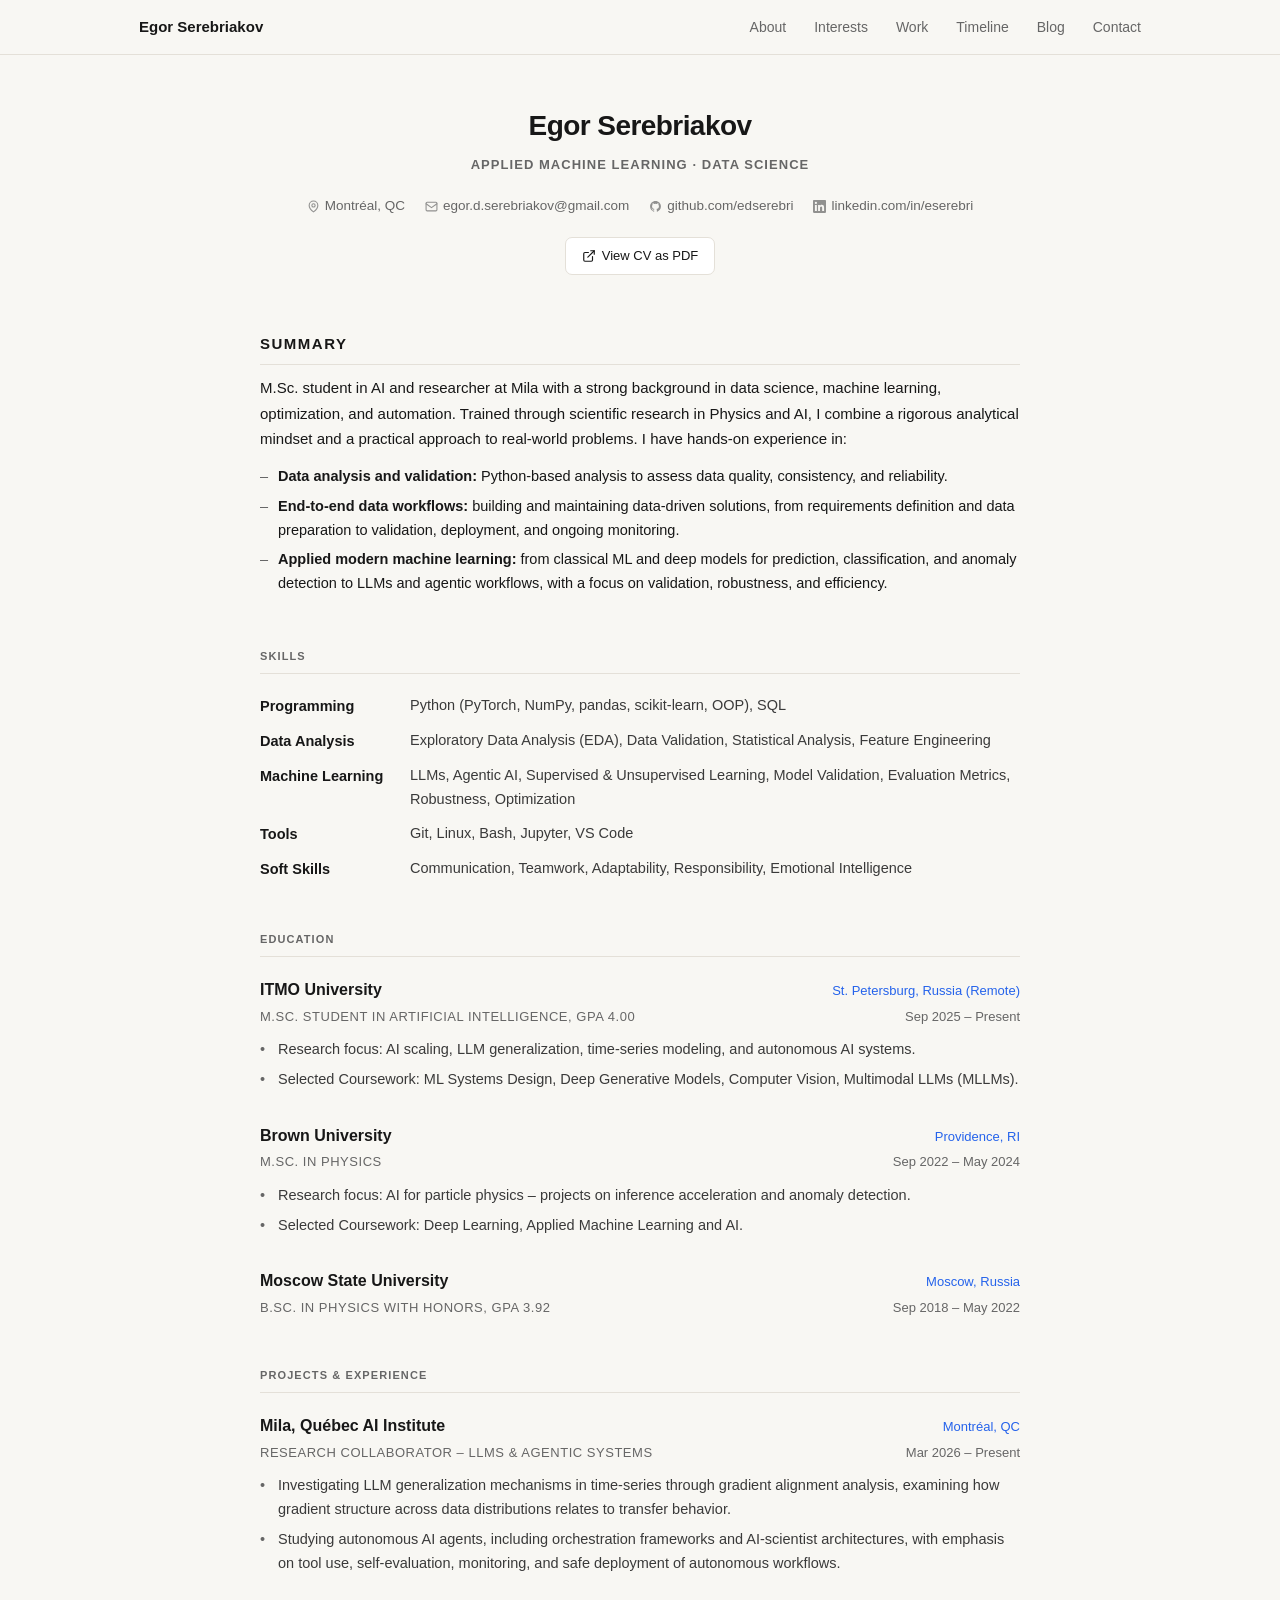
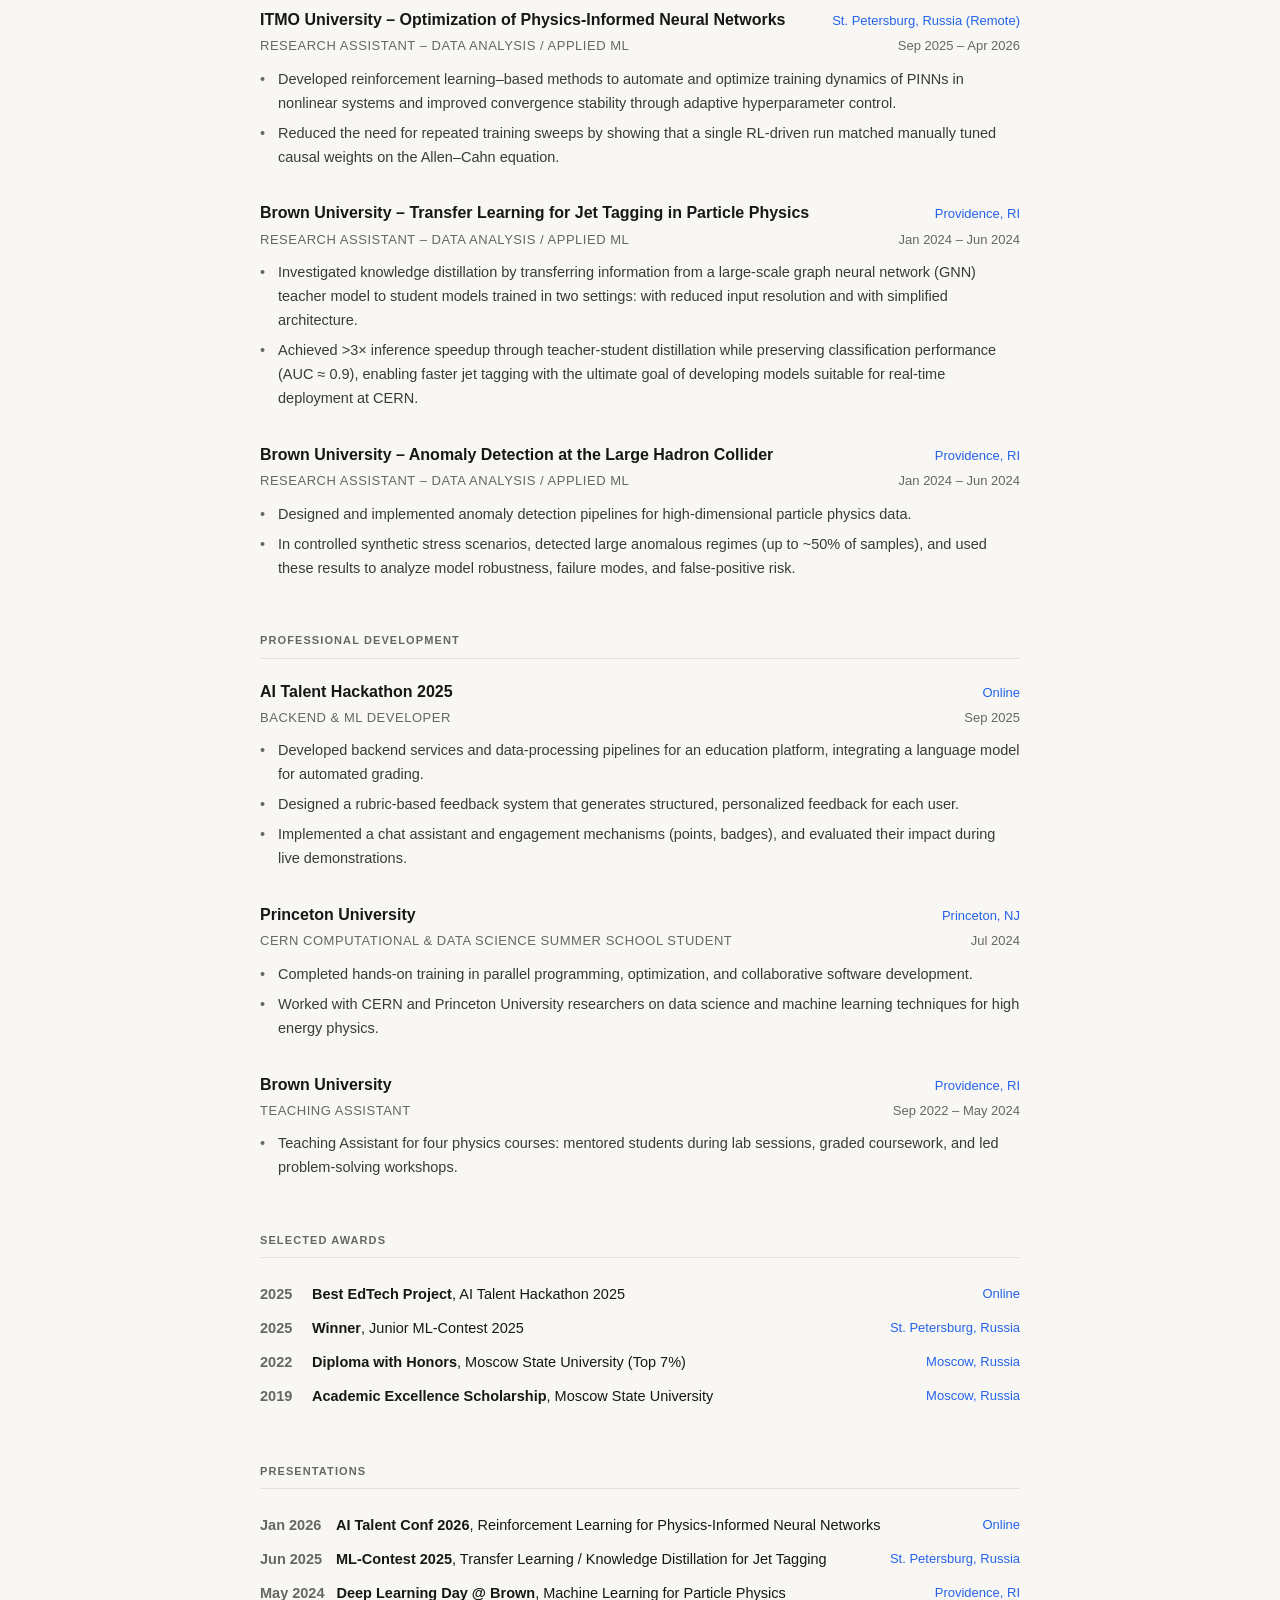
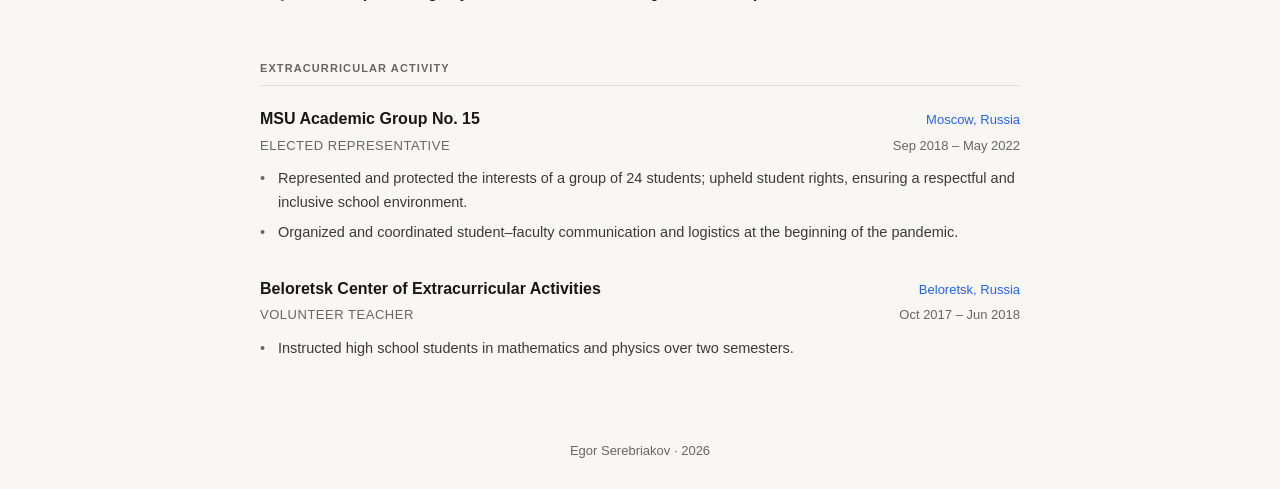
==== commit bee2c98f: "Decorative changes" ====
--- a/cv.html
+++ b/cv.html
@@ -297,9 +297,9 @@
           <svg width="13" height="13" viewBox="0 0 24 24" fill="none" stroke="currentColor" stroke-width="2" stroke-linecap="round" stroke-linejoin="round"><path d="M20 10c0 6-8 12-8 12S4 16 4 10a8 8 0 1 1 16 0z"/><circle cx="12" cy="10" r="3"/></svg>
           Montréal, QC
         </span>
-        <a href="mailto:egor_d_serebriakov@gmail.com" class="cv-contact-item">
+        <a href="mailto:egor.d.serebriakov@gmail.com" class="cv-contact-item">
           <svg width="13" height="13" viewBox="0 0 24 24" fill="none" stroke="currentColor" stroke-width="2" stroke-linecap="round" stroke-linejoin="round"><rect x="2" y="4" width="20" height="16" rx="2"/><path d="m2 7 10 7 10-7"/></svg>
-          egor_d_serebriakov@gmail.com
+          egor.d.serebriakov@gmail.com
         </a>
         <a href="https://github.com/edserebri" target="_blank" rel="noopener" class="cv-contact-item">
           <svg width="13" height="13" viewBox="0 0 24 24" fill="currentColor"><path d="M12 2C6.477 2 2 6.477 2 12c0 4.418 2.865 8.166 6.839 9.489.5.092.682-.217.682-.482 0-.237-.009-.868-.013-1.703-2.782.604-3.369-1.342-3.369-1.342-.454-1.154-1.11-1.462-1.11-1.462-.908-.62.069-.608.069-.608 1.003.07 1.531 1.03 1.531 1.03.892 1.529 2.341 1.087 2.91.831.092-.646.35-1.086.636-1.336-2.22-.253-4.555-1.11-4.555-4.943 0-1.091.39-1.984 1.029-2.683-.103-.253-.446-1.27.098-2.647 0 0 .84-.269 2.75 1.025A9.578 9.578 0 0 1 12 6.836a9.59 9.59 0 0 1 2.504.337c1.909-1.294 2.747-1.025 2.747-1.025.546 1.377.202 2.394.1 2.647.64.699 1.028 1.592 1.028 2.683 0 3.842-2.339 4.687-4.566 4.935.359.309.678.919.678 1.852 0 1.336-.012 2.415-.012 2.743 0 .267.18.578.688.48C19.138 20.163 22 16.418 22 12c0-5.523-4.477-10-10-10z"/></svg>
@@ -311,8 +311,8 @@
         </a>
       </div>
       <a href="cv.pdf" class="cv-download" target="_blank">
-        <svg width="14" height="14" viewBox="0 0 24 24" fill="none" stroke="currentColor" stroke-width="2" stroke-linecap="round" stroke-linejoin="round"><path d="M21 15v4a2 2 0 0 1-2 2H5a2 2 0 0 1-2-2v-4"/><polyline points="7 10 12 15 17 10"/><line x1="12" y1="15" x2="12" y2="3"/></svg>
-        Download PDF
+        <svg width="14" height="14" viewBox="0 0 24 24" fill="none" stroke="currentColor" stroke-width="2" stroke-linecap="round" stroke-linejoin="round"><path d="M18 13v6a2 2 0 0 1-2 2H5a2 2 0 0 1-2-2V8a2 2 0 0 1 2-2h6"/><polyline points="15 3 21 3 21 9"/><line x1="10" y1="14" x2="21" y2="3"/></svg>
+        View CV as PDF
       </a>
     </div>
 
